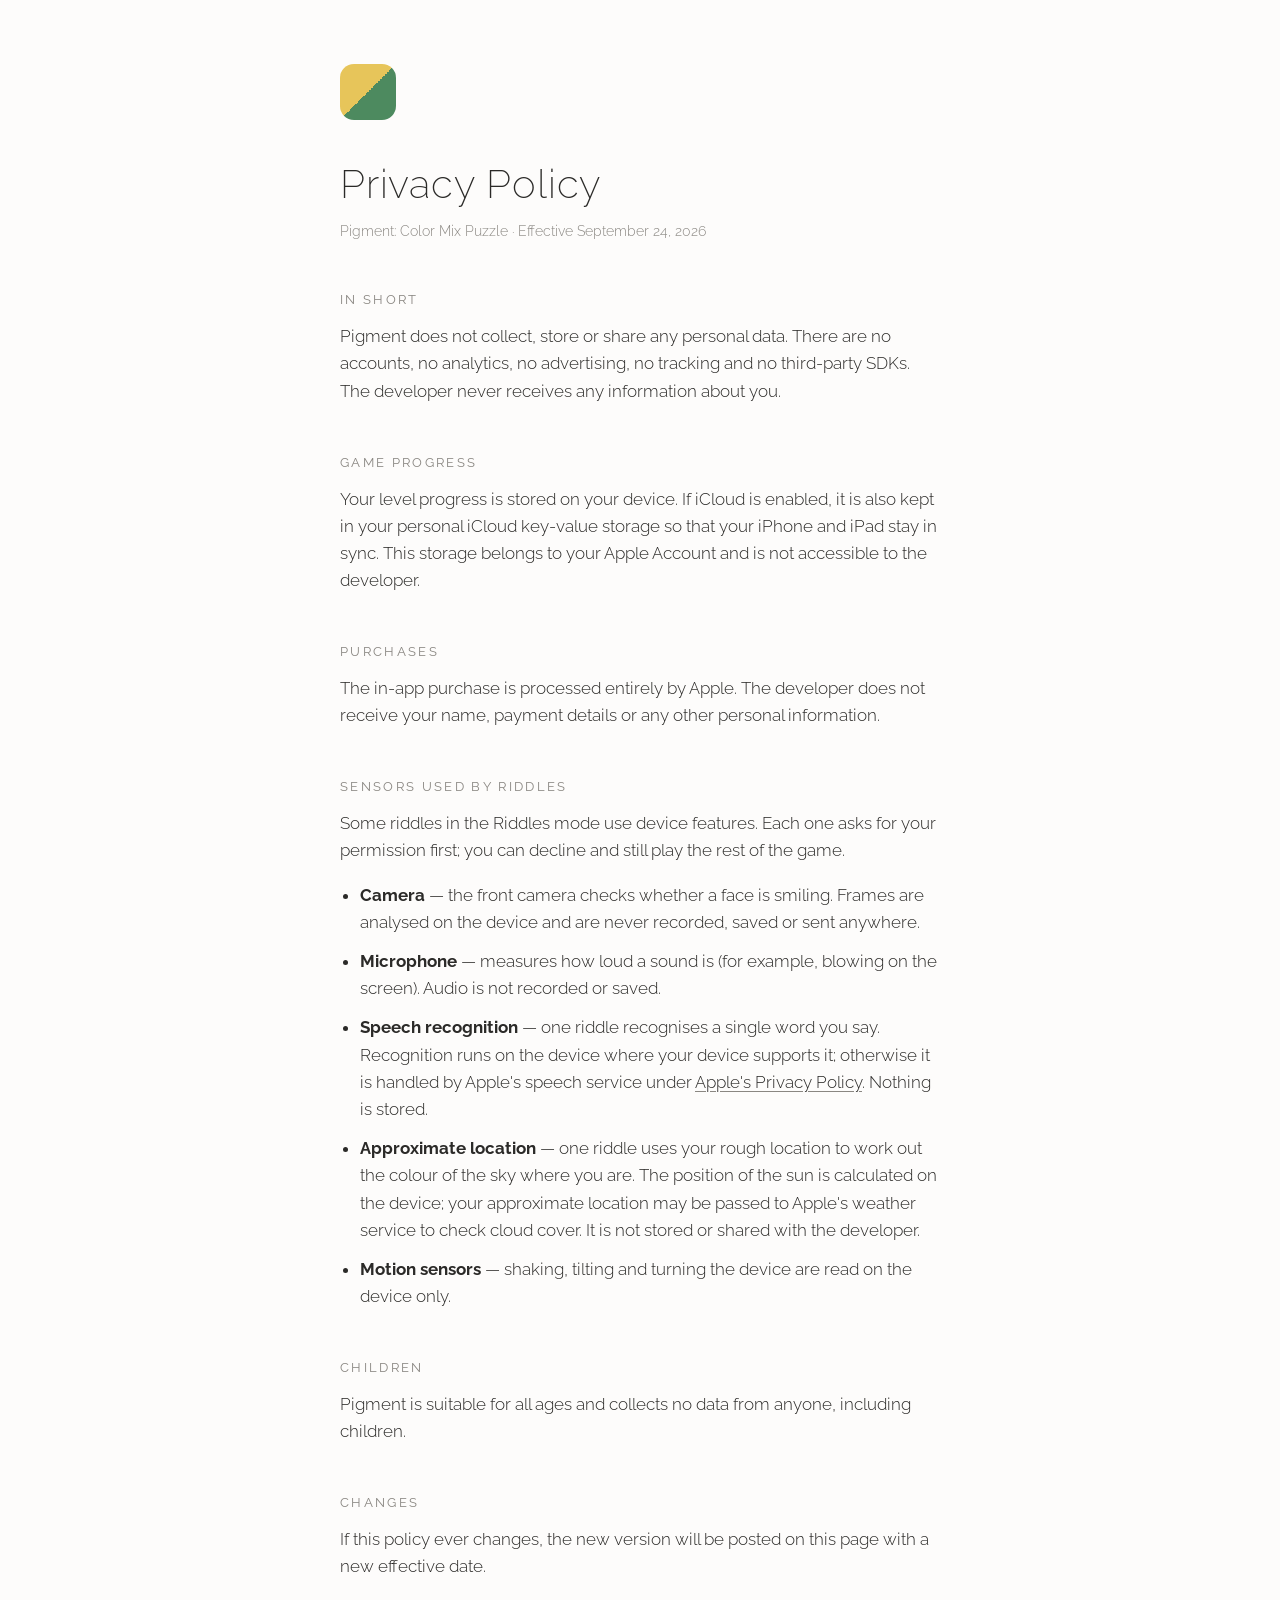
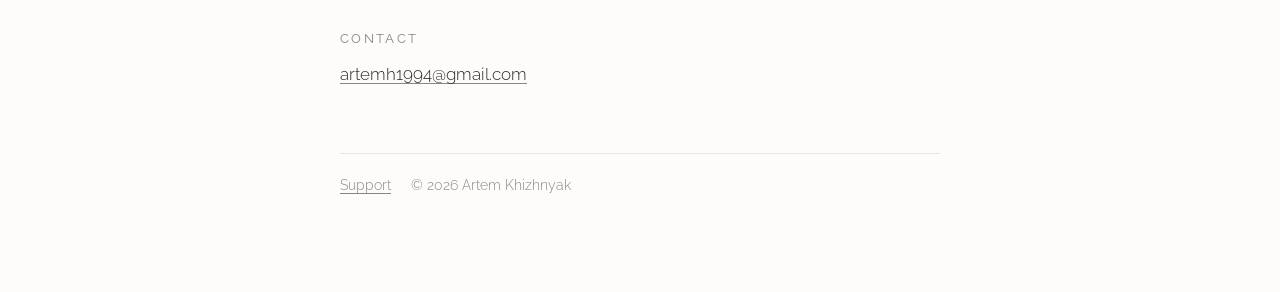
==== privacy.html @ b783ff64 "Страницы поддержки и конфиденциальности Pigment" ====
<!doctype html>
<html lang="en">
<head>
<meta charset="utf-8">
<meta name="viewport" content="width=device-width, initial-scale=1">
<title>Pigment — Privacy Policy</title>
<meta name="description" content="Privacy Policy for Pigment: Color Mix Puzzle. No data is collected.">
<link rel="preconnect" href="https://fonts.googleapis.com">
<link href="https://fonts.googleapis.com/css2?family=Raleway:wght@200;300;400&display=swap" rel="stylesheet">
<link rel="stylesheet" href="style.css">
</head>
<body>
<main>
  <div class="mark" aria-hidden="true"></div>
  <h1>Privacy Policy</h1>
  <p class="meta">Pigment: Color Mix Puzzle · Effective September 24, 2026</p>

  <h2>In short</h2>
  <p>Pigment does not collect, store or share any personal data. There are no accounts, no analytics, no advertising, no tracking and no third-party SDKs. The developer never receives any information about you.</p>

  <h2>Game progress</h2>
  <p>Your level progress is stored on your device. If iCloud is enabled, it is also kept in your personal iCloud key-value storage so that your iPhone and iPad stay in sync. This storage belongs to your Apple Account and is not accessible to the developer.</p>

  <h2>Purchases</h2>
  <p>The in-app purchase is processed entirely by Apple. The developer does not receive your name, payment details or any other personal information.</p>

  <h2>Sensors used by riddles</h2>
  <p>Some riddles in the Riddles mode use device features. Each one asks for your permission first; you can decline and still play the rest of the game.</p>
  <ul>
    <li><strong>Camera</strong> — the front camera checks whether a face is smiling. Frames are analysed on the device and are never recorded, saved or sent anywhere.</li>
    <li><strong>Microphone</strong> — measures how loud a sound is (for example, blowing on the screen). Audio is not recorded or saved.</li>
    <li><strong>Speech recognition</strong> — one riddle recognises a single word you say. Recognition runs on the device where your device supports it; otherwise it is handled by Apple's speech service under <a href="https://www.apple.com/legal/privacy/">Apple's Privacy Policy</a>. Nothing is stored.</li>
    <li><strong>Approximate location</strong> — one riddle uses your rough location to work out the colour of the sky where you are. The position of the sun is calculated on the device; your approximate location may be passed to Apple's weather service to check cloud cover. It is not stored or shared with the developer.</li>
    <li><strong>Motion sensors</strong> — shaking, tilting and turning the device are read on the device only.</li>
  </ul>

  <h2>Children</h2>
  <p>Pigment is suitable for all ages and collects no data from anyone, including children.</p>

  <h2>Changes</h2>
  <p>If this policy ever changes, the new version will be posted on this page with a new effective date.</p>

  <h2>Contact</h2>
  <p><a href="mailto:artemh1994@gmail.com">artemh1994@gmail.com</a></p>

  <footer>
    <a href="index.html">Support</a>
    <span>© 2026 Artem Khizhnyak</span>
  </footer>
</main>
</body>
</html>
---- style.css ----
:root { --paper: #fdfcfb; --ink: #2b2a28; --quiet: #8a8782; --rule: #e9e6e1; }
@media (prefers-color-scheme: dark) { :root { --paper: #1c1b1a; --ink: #ecebe8; --quiet: #9a9792; --rule: #34322f; } }
* { box-sizing: border-box; }
body { margin: 0; background: var(--paper); color: var(--ink); font: 300 17px/1.6 "Raleway", -apple-system, system-ui, sans-serif; }
main { max-width: 640px; margin: 0 auto; padding: 64px 20px 96px; }
.mark { width: 56px; height: 56px; border-radius: 14px; background: linear-gradient(135deg, #e7c55a 0 50%, #4d8a5f 50% 100%); margin-bottom: 32px; }
h1 { font-weight: 200; font-size: 40px; letter-spacing: .02em; margin: 0 0 4px; }
h2 { font-weight: 400; font-size: 13px; letter-spacing: .18em; text-transform: uppercase; color: var(--quiet); margin: 48px 0 12px; }
p, li { margin: 0 0 12px; }
ul { padding-left: 20px; }
a { color: inherit; text-decoration-color: var(--quiet); text-underline-offset: 3px; }
.meta { color: var(--quiet); font-size: 14px; }
footer { margin-top: 64px; padding-top: 20px; border-top: 1px solid var(--rule); color: var(--quiet); font-size: 14px; }
footer a { margin-right: 16px; }
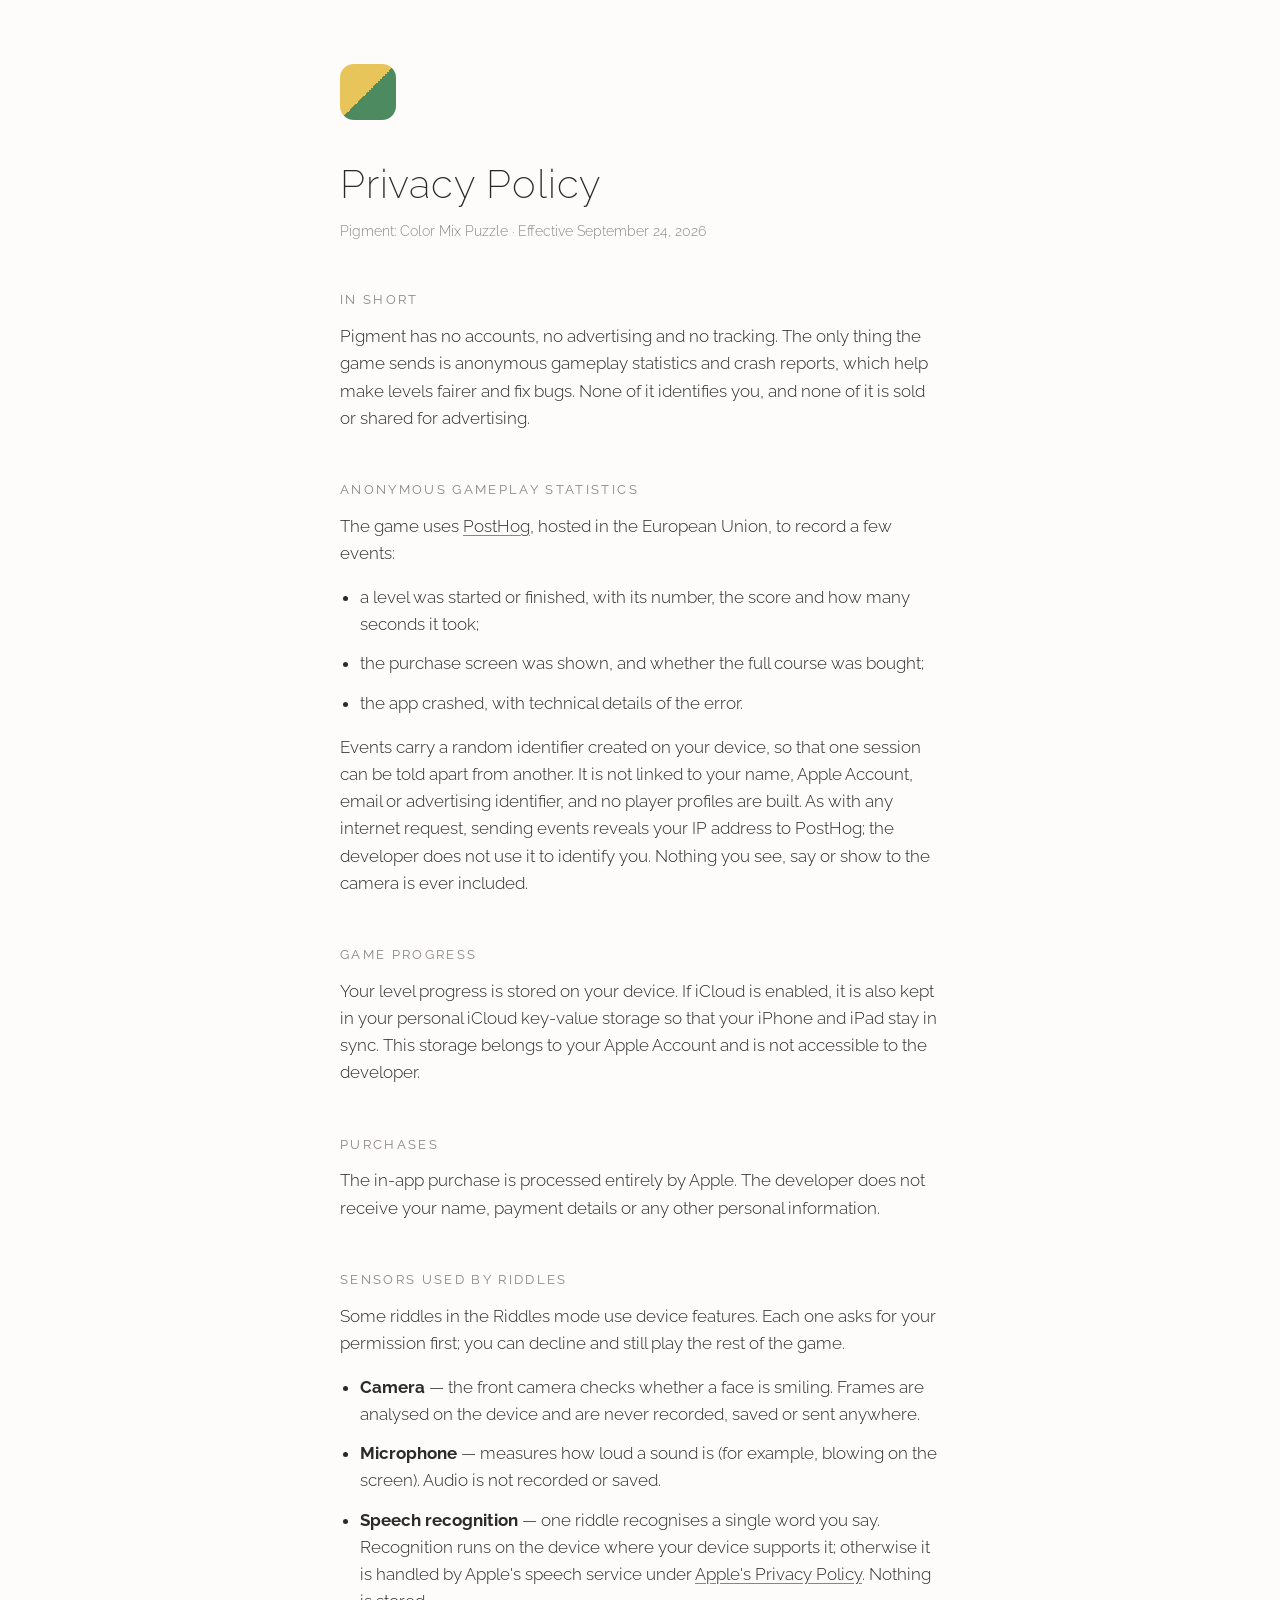
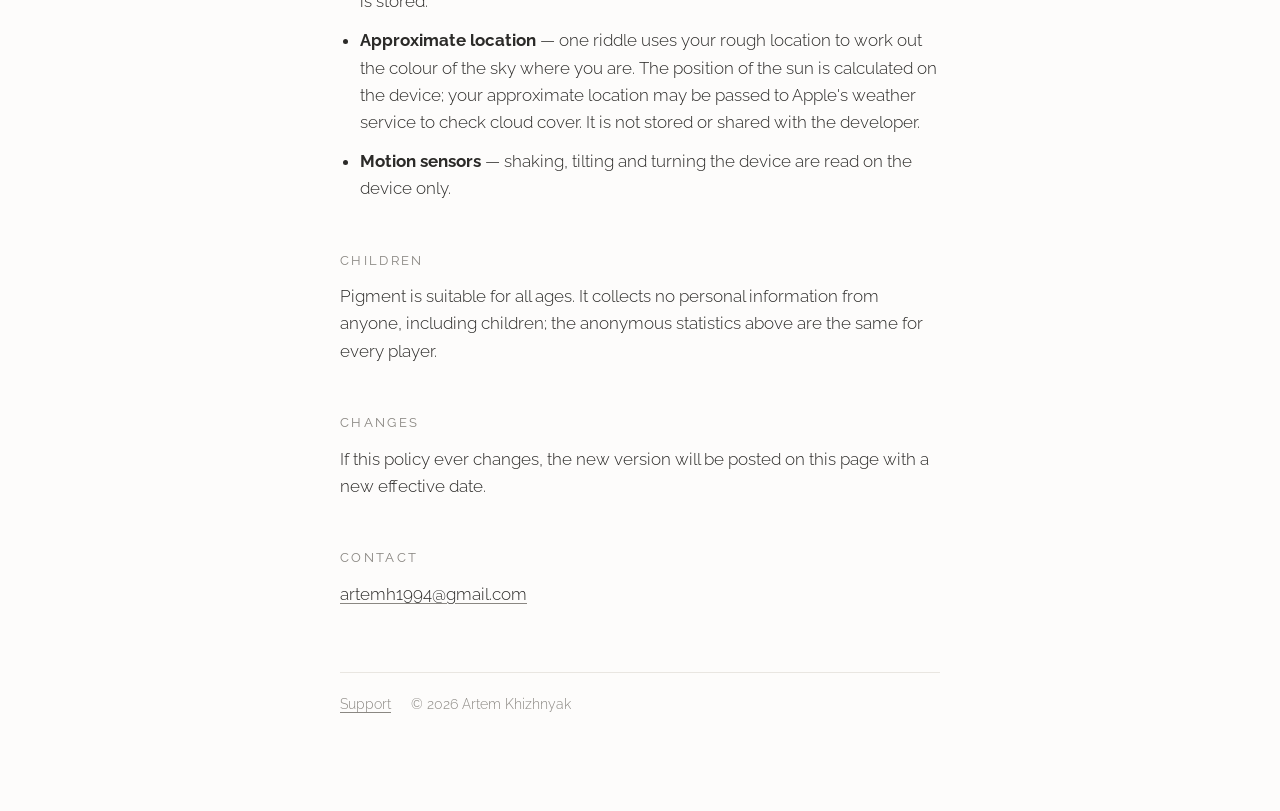
==== commit 41106696: "Политика: анонимная статистика PostHog" ====
--- a/privacy.html
+++ b/privacy.html
@@ -4,7 +4,7 @@
 <meta charset="utf-8">
 <meta name="viewport" content="width=device-width, initial-scale=1">
 <title>Pigment — Privacy Policy</title>
-<meta name="description" content="Privacy Policy for Pigment: Color Mix Puzzle. No data is collected.">
+<meta name="description" content="Privacy Policy for Pigment: Color Mix Puzzle. No accounts, no ads, no tracking; anonymous gameplay statistics only.">
 <link rel="preconnect" href="https://fonts.googleapis.com">
 <link href="https://fonts.googleapis.com/css2?family=Raleway:wght@200;300;400&display=swap" rel="stylesheet">
 <link rel="stylesheet" href="style.css">
@@ -16,7 +16,16 @@
   <p class="meta">Pigment: Color Mix Puzzle · Effective September 24, 2026</p>
 
   <h2>In short</h2>
-  <p>Pigment does not collect, store or share any personal data. There are no accounts, no analytics, no advertising, no tracking and no third-party SDKs. The developer never receives any information about you.</p>
+  <p>Pigment has no accounts, no advertising and no tracking. The only thing the game sends is anonymous gameplay statistics and crash reports, which help make levels fairer and fix bugs. None of it identifies you, and none of it is sold or shared for advertising.</p>
+
+  <h2>Anonymous gameplay statistics</h2>
+  <p>The game uses <a href="https://posthog.com/privacy">PostHog</a>, hosted in the European Union, to record a few events:</p>
+  <ul>
+    <li>a level was started or finished, with its number, the score and how many seconds it took;</li>
+    <li>the purchase screen was shown, and whether the full course was bought;</li>
+    <li>the app crashed, with technical details of the error.</li>
+  </ul>
+  <p>Events carry a random identifier created on your device, so that one session can be told apart from another. It is not linked to your name, Apple Account, email or advertising identifier, and no player profiles are built. As with any internet request, sending events reveals your IP address to PostHog; the developer does not use it to identify you. Nothing you see, say or show to the camera is ever included.</p>
 
   <h2>Game progress</h2>
   <p>Your level progress is stored on your device. If iCloud is enabled, it is also kept in your personal iCloud key-value storage so that your iPhone and iPad stay in sync. This storage belongs to your Apple Account and is not accessible to the developer.</p>
@@ -35,7 +44,7 @@
   </ul>
 
   <h2>Children</h2>
-  <p>Pigment is suitable for all ages and collects no data from anyone, including children.</p>
+  <p>Pigment is suitable for all ages. It collects no personal information from anyone, including children; the anonymous statistics above are the same for every player.</p>
 
   <h2>Changes</h2>
   <p>If this policy ever changes, the new version will be posted on this page with a new effective date.</p>
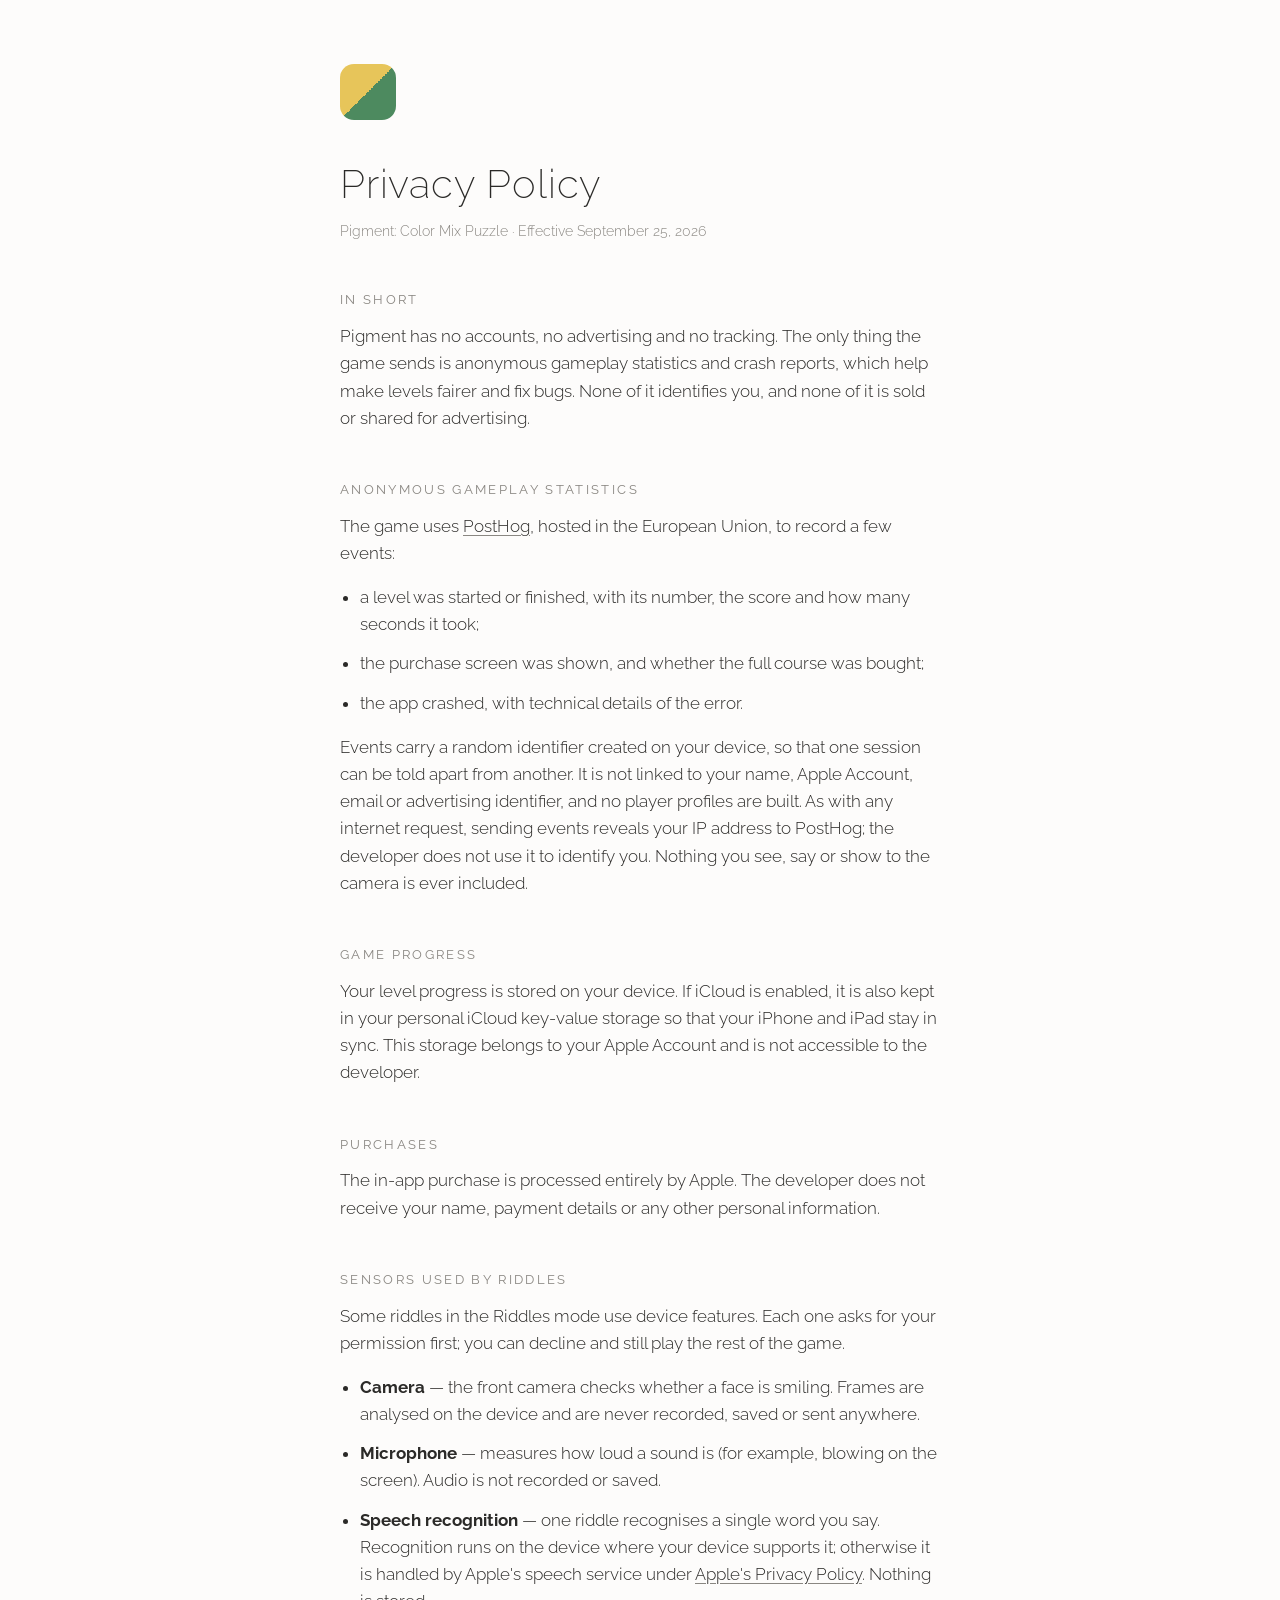
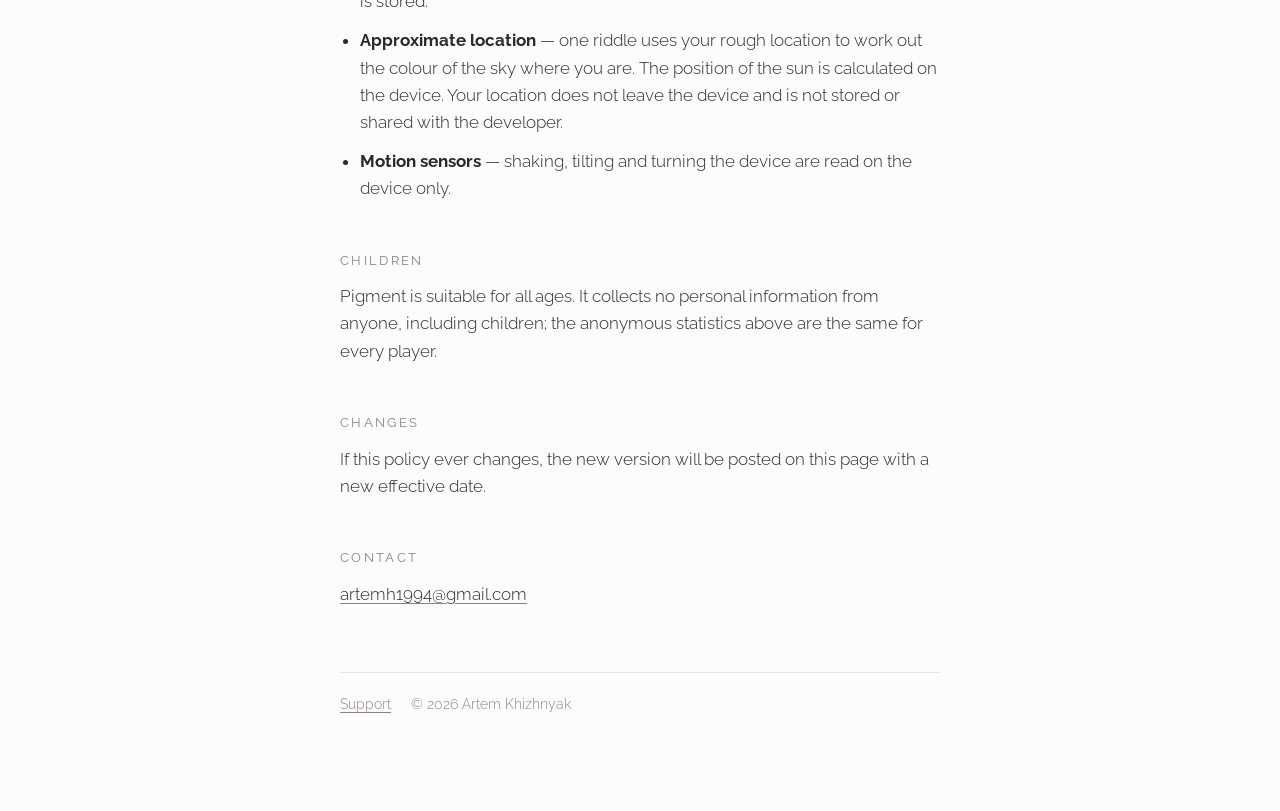
==== commit c27dbc9c: "Privacy: location no longer sent to a weather service" ====
--- a/privacy.html
+++ b/privacy.html
@@ -13,7 +13,7 @@
 <main>
   <div class="mark" aria-hidden="true"></div>
   <h1>Privacy Policy</h1>
-  <p class="meta">Pigment: Color Mix Puzzle · Effective September 24, 2026</p>
+  <p class="meta">Pigment: Color Mix Puzzle · Effective September 25, 2026</p>
 
   <h2>In short</h2>
   <p>Pigment has no accounts, no advertising and no tracking. The only thing the game sends is anonymous gameplay statistics and crash reports, which help make levels fairer and fix bugs. None of it identifies you, and none of it is sold or shared for advertising.</p>
@@ -39,7 +39,7 @@
     <li><strong>Camera</strong> — the front camera checks whether a face is smiling. Frames are analysed on the device and are never recorded, saved or sent anywhere.</li>
     <li><strong>Microphone</strong> — measures how loud a sound is (for example, blowing on the screen). Audio is not recorded or saved.</li>
     <li><strong>Speech recognition</strong> — one riddle recognises a single word you say. Recognition runs on the device where your device supports it; otherwise it is handled by Apple's speech service under <a href="https://www.apple.com/legal/privacy/">Apple's Privacy Policy</a>. Nothing is stored.</li>
-    <li><strong>Approximate location</strong> — one riddle uses your rough location to work out the colour of the sky where you are. The position of the sun is calculated on the device; your approximate location may be passed to Apple's weather service to check cloud cover. It is not stored or shared with the developer.</li>
+    <li><strong>Approximate location</strong> — one riddle uses your rough location to work out the colour of the sky where you are. The position of the sun is calculated on the device. Your location does not leave the device and is not stored or shared with the developer.</li>
     <li><strong>Motion sensors</strong> — shaking, tilting and turning the device are read on the device only.</li>
   </ul>
 
